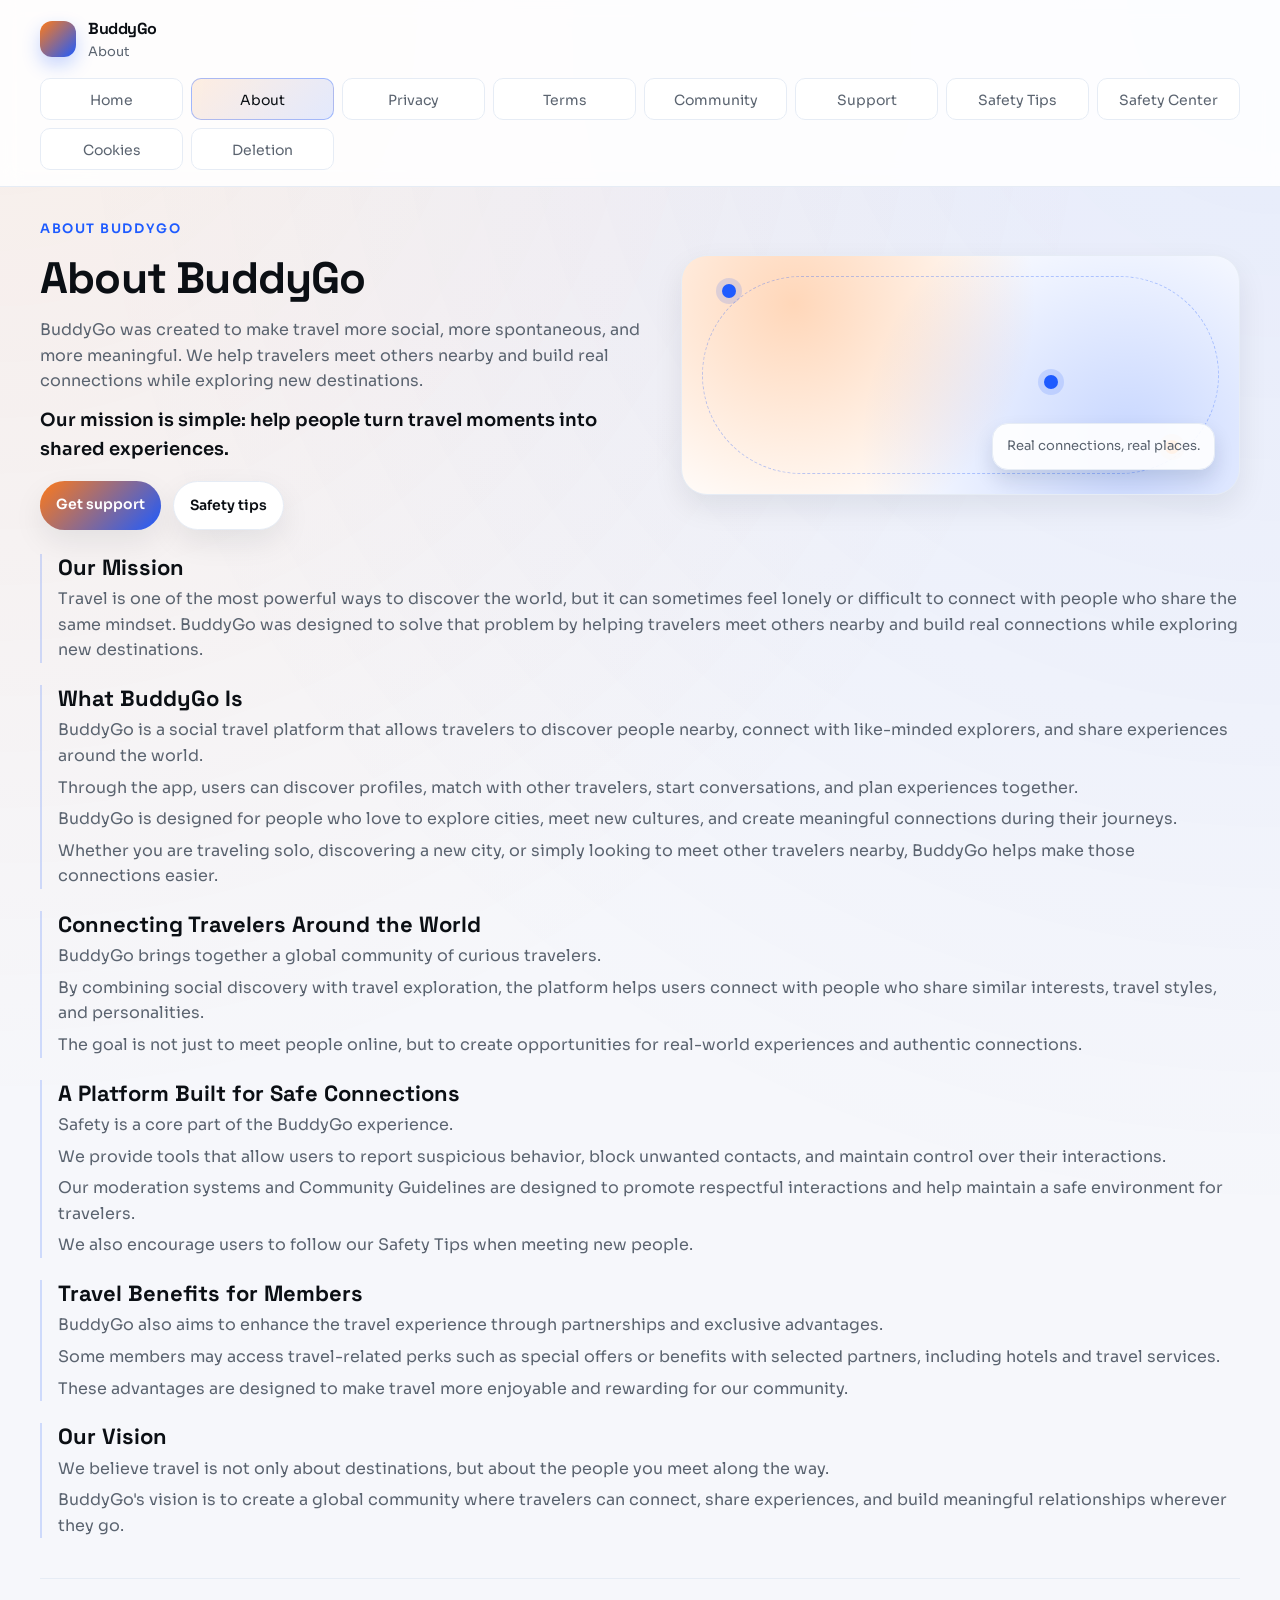
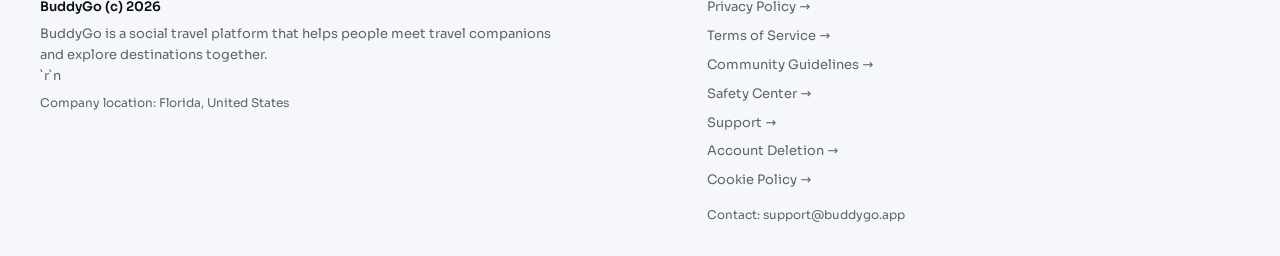
==== about.html @ 4e80a8b0 "update website and legal pages" ====
﻿<!doctype html>
<html lang="en">
<head>
  <meta charset="utf-8" />
  <meta name="viewport" content="width=device-width, initial-scale=1" />
  <title>About BuddyGo</title>
  <link rel="stylesheet" href="style.css" />
</head>
<body class="about-page">
  <header class="header">
    <div class="container">
      <div class="brand">
        <div class="logo" aria-hidden="true"></div>
        <div>
          <div class="brand-title">BuddyGo</div>
          <div class="note">About</div>
        </div>
      </div>
      <nav class="nav" aria-label="Navigation">
        <a href="index.html">Home</a>
        <a class="active" href="about.html">About</a>
        <a href="privacy.html">Privacy</a>
        <a href="terms.html">Terms</a>
        <a href="community-guidelines.html">Community</a>
        <a href="support.html">Support</a>
        <a href="safety.html">Safety Tips</a>
        <a href="safety-center.html">Safety Center</a>
        <a href="cookie-policy.html">Cookies</a>
        <a href="delete-account.html">Deletion</a>
      </nav>
    </div>
  </header>

  <main class="container">
    <section class="about-hero">
      <div>
        <div class="kicker">About BuddyGo</div>
        <h1>About BuddyGo</h1>
        <p class="about-lede">BuddyGo was created to make travel more social, more spontaneous, and more meaningful. We help travelers meet others nearby and build real connections while exploring new destinations.</p>
        <p class="about-quote">Our mission is simple: help people turn travel moments into shared experiences.</p>
        <div class="about-cta">
          <a class="btn primary" href="support.html">Get support</a>
          <a class="btn" href="safety.html">Safety tips</a>
        </div>
      </div>
      <div class="about-visual" aria-hidden="true">
        <div class="about-orbit"></div>
        <span class="about-pin one"></span>
        <span class="about-pin two orange"></span>
        <span class="about-pin three"></span>
        <div class="about-card">Real connections, real places.</div>
      </div>
    </section>

    <section class="about-stream">
      <article class="about-item">
        <h2>Our Mission</h2>
        <p>Travel is one of the most powerful ways to discover the world, but it can sometimes feel lonely or difficult to connect with people who share the same mindset. BuddyGo was designed to solve that problem by helping travelers meet others nearby and build real connections while exploring new destinations.</p>
      </article>

      <article class="about-item">
        <h2>What BuddyGo Is</h2>
        <p>BuddyGo is a social travel platform that allows travelers to discover people nearby, connect with like-minded explorers, and share experiences around the world.</p>
        <p>Through the app, users can discover profiles, match with other travelers, start conversations, and plan experiences together.</p>
        <p>BuddyGo is designed for people who love to explore cities, meet new cultures, and create meaningful connections during their journeys.</p>
        <p>Whether you are traveling solo, discovering a new city, or simply looking to meet other travelers nearby, BuddyGo helps make those connections easier.</p>
      </article>

      <article class="about-item">
        <h2>Connecting Travelers Around the World</h2>
        <p>BuddyGo brings together a global community of curious travelers.</p>
        <p>By combining social discovery with travel exploration, the platform helps users connect with people who share similar interests, travel styles, and personalities.</p>
        <p>The goal is not just to meet people online, but to create opportunities for real-world experiences and authentic connections.</p>
      </article>

      <article class="about-item">
        <h2>A Platform Built for Safe Connections</h2>
        <p>Safety is a core part of the BuddyGo experience.</p>
        <p>We provide tools that allow users to report suspicious behavior, block unwanted contacts, and maintain control over their interactions.</p>
        <p>Our moderation systems and Community Guidelines are designed to promote respectful interactions and help maintain a safe environment for travelers.</p>
        <p>We also encourage users to follow our <a href="safety.html">Safety Tips</a> when meeting new people.</p>
      </article>

      <article class="about-item">
        <h2>Travel Benefits for Members</h2>
        <p>BuddyGo also aims to enhance the travel experience through partnerships and exclusive advantages.</p>
        <p>Some members may access travel-related perks such as special offers or benefits with selected partners, including hotels and travel services.</p>
        <p>These advantages are designed to make travel more enjoyable and rewarding for our community.</p>
      </article>

      <article class="about-item">
        <h2>Our Vision</h2>
        <p>We believe travel is not only about destinations, but about the people you meet along the way.</p>
        <p>BuddyGo's vision is to create a global community where travelers can connect, share experiences, and build meaningful relationships wherever they go.</p>
      </article>
    </section>

            <footer class="site-footer">
      <div class="footer-grid">
        <div>
          <div class="footer-brand">BuddyGo (c) 2026</div>
          <p class="footer-text">BuddyGo is a social travel platform that helps people meet travel companions and explore destinations together.</p>`r`n          <p class="footer-meta">Company location: Florida, United States</p>
        </div>
        <div class="footer-links">
          <a href="privacy.html">Privacy Policy →</a>
          <a href="terms.html">Terms of Service →</a>
          <a href="community-guidelines.html">Community Guidelines →</a>
          <a href="safety-center.html">Safety Center →</a>
          <a href="support.html">Support →</a>
          <a href="delete-account.html">Account Deletion →</a>
          <a href="cookie-policy.html">Cookie Policy →</a>
          <div class="footer-contact">Contact: <a href="mailto:support@buddygo.app">support@buddygo.app</a></div>
        </div>
      </div>
    </footer>
  </main>
</body>
</html>
---- style.css ----
﻿/* BuddyGo Legal & Support – Mobile-first */
@import url('https://fonts.googleapis.com/css2?family=Space+Grotesk:wght@400;500;600;700&family=Sora:wght@300;400;500;600&display=swap');

:root {
  --bg: #f6f7fb;
  --surface: #ffffff;
  --ink: #0b0f14;
  --muted: #5b6470;
  --orange: #ff7a18;
  --orange-soft: #ffefe2;
  --blue: #1e5bff;
  --blue-soft: #e7eeff;
  --line: #e6ecf5;
  --shadow: 0 12px 30px rgba(10, 22, 40, 0.08);
  --radius: 16px;
  --radius-sm: 12px;
}

* { box-sizing: border-box; }

html, body {
  margin: 0;
  padding: 0;
  background: var(--bg);
  color: var(--ink);
  font-family: 'Sora', system-ui, -apple-system, Segoe UI, sans-serif;
  line-height: 1.6;
  scroll-behavior: smooth;
}

a { color: inherit; text-decoration: none; }

img { max-width: 100%; display: block; }

.container {
  width: min(1200px, 94vw);
  margin: 0 auto;
}

.header {
  position: sticky;
  top: 0;
  z-index: 10;
  background: rgba(255, 255, 255, 0.88);
  backdrop-filter: blur(10px);
  border-bottom: 1px solid var(--line);
}

.brand {
  display: flex;
  align-items: center;
  gap: 12px;
  padding: 16px 0 8px 0;
}

.logo {
  width: 36px;
  height: 36px;
  border-radius: 12px;
  background: linear-gradient(135deg, var(--orange), var(--blue));
  box-shadow: 0 8px 18px rgba(30, 91, 255, 0.25);
}

.brand-title {
  font-family: 'Space Grotesk', system-ui, sans-serif;
  font-weight: 700;
  letter-spacing: -0.5px;
}

.nav {
  display: grid;
  grid-template-columns: 1fr 1fr;
  gap: 8px;
  padding: 8px 0 16px 0;
}

.nav a {
  height: 42px;
  line-height: 42px;
  padding: 0 16px;
  border-radius: 10px;
  background: var(--surface);
  border: 1px solid var(--line);
  font-size: 14px;
  color: var(--muted);
  white-space: nowrap;
  text-align: center;
}

.nav a.active {
  color: var(--ink);
  border-color: rgba(30, 91, 255, 0.35);
  background: linear-gradient(135deg, rgba(255, 122, 24, 0.12), rgba(30, 91, 255, 0.12));
}

.hero {
  padding: 32px 0 24px 0;
}

.kicker {
  font-size: 13px;
  text-transform: uppercase;
  letter-spacing: 0.12em;
  color: var(--blue);
  font-weight: 600;
}

h1, h2, h3 {
  font-family: 'Space Grotesk', system-ui, sans-serif;
  line-height: 1.2;
  margin: 12px 0 8px 0;
}

h1 { font-size: 28px; }

h2 { font-size: 22px; margin-top: 24px; }

h3 { font-size: 18px; margin-top: 20px; }

p { margin: 8px 0; color: var(--muted); }

.card-grid {
  display: grid;
  gap: 16px;
  margin: 16px 0 32px 0;
}

.card {
  background: var(--surface);
  border: 1px solid var(--line);
  border-radius: var(--radius);
  padding: 16px;
  box-shadow: var(--shadow);
}

.card h3 { margin-top: 0; }

.badge {
  display: inline-block;
  padding: 6px 10px;
  border-radius: 999px;
  background: rgba(30, 91, 255, 0.12);
  color: var(--blue);
  font-size: 12px;
  font-weight: 600;
  letter-spacing: 0.04em;
}

.section {
  background: var(--surface);
  border: 1px solid var(--line);
  border-radius: var(--radius);
  padding: 18px;
  margin: 16px 0;
  box-shadow: var(--shadow);
}

.list {
  display: grid;
  gap: 8px;
  margin: 12px 0;
  padding: 0;
  list-style: none;
}

.list li {
  padding-left: 16px;
  position: relative;
  color: var(--muted);
}

.list li::before {
  content: '';
  position: absolute;
  left: 0;
  top: 9px;
  width: 8px;
  height: 8px;
  border-radius: 50%;
  background: linear-gradient(135deg, var(--orange), var(--blue));
}

.callout {
  background: linear-gradient(135deg, rgba(255, 122, 24, 0.12), rgba(30, 91, 255, 0.12));
  border: 1px solid rgba(30, 91, 255, 0.25);
  border-radius: var(--radius-sm);
  padding: 14px;
  color: var(--ink);
  margin: 12px 0;
}

.footer {
  margin: 32px 0 40px 0;
  padding-top: 16px;
  border-top: 1px solid var(--line);
  color: var(--muted);
  font-size: 14px;
}

.site-footer {
  margin: 40px 0 32px 0;
  padding-top: 18px;
  border-top: 1px solid var(--line);
  color: var(--muted);
  font-size: 13px;
}

.footer-grid {
  display: grid;
  gap: 16px;
  align-items: start;
}

.footer-brand {
  font-weight: 600;
  color: var(--ink);
  margin-bottom: 6px;
}

.footer-text {
  margin: 0;
  max-width: 520px;
}

.footer-meta {
  margin: 6px 0 0 0;
  font-size: 12px;
  color: var(--muted);
}

.footer-links {
  display: grid;
  gap: 8px;
  justify-items: start;
}

.footer-links a {
  color: var(--muted);
}

.footer-contact {
  margin-top: 6px;
  font-size: 12px;
  color: var(--muted);
}

.tag-row {
  display: flex;
  flex-wrap: wrap;
  gap: 8px;
  margin: 12px 0;
}

.tag {
  background: #0b0f14;
  color: #fff;
  padding: 6px 10px;
  border-radius: 999px;
  font-size: 12px;
}

.hero-panel {
  border-radius: 20px;
  padding: 18px;
  background: radial-gradient(circle at top left, rgba(255, 122, 24, 0.2), transparent 55%),
    radial-gradient(circle at bottom right, rgba(30, 91, 255, 0.2), transparent 55%),
    var(--surface);
  border: 1px solid var(--line);
  box-shadow: var(--shadow);
}

.note {
  font-size: 13px;
  color: var(--muted);
}

/* Home hero */
.hero-home {
  position: relative;
  padding: 32px 0 40px 0;
}

.hero-home::before {
  content: '';
  position: absolute;
  inset: -20% -10% auto -10%;
  height: 320px;
  background: radial-gradient(circle at top left, rgba(255, 122, 24, 0.25), transparent 55%),
    radial-gradient(circle at top right, rgba(30, 91, 255, 0.2), transparent 55%);
  z-index: -1;
}

.hero-layout {
  display: grid;
  gap: 24px;
}

.hero-title {
  font-size: 30px;
  letter-spacing: -0.6px;
}

.hero-subtitle {
  font-size: 16px;
  color: var(--muted);
}

.cta-row {
  display: flex;
  flex-wrap: wrap;
  gap: 12px;
  margin-top: 16px;
}

.btn {
  padding: 12px 16px;
  border-radius: 999px;
  border: 1px solid var(--line);
  background: var(--surface);
  font-weight: 600;
  font-size: 14px;
  box-shadow: var(--shadow);
}

.btn.primary {
  background: linear-gradient(135deg, var(--orange), var(--blue));
  color: #fff;
  border: none;
}

.hero-card {
  background: linear-gradient(180deg, #ffffff 0%, #fdf6ee 100%);
  border-radius: 24px;
  padding: 18px;
  border: 1px solid rgba(255, 122, 24, 0.25);
  box-shadow: 0 18px 40px rgba(20, 38, 70, 0.12);
}

.hero-card .chip {
  display: inline-flex;
  align-items: center;
  gap: 8px;
  padding: 8px 12px;
  border-radius: 999px;
  background: var(--blue-soft);
  color: var(--blue);
  font-size: 12px;
  font-weight: 600;
}

.hero-card .card-title {
  font-size: 20px;
  margin-top: 12px;
}

.hero-card .card-metric {
  display: flex;
  align-items: center;
  justify-content: space-between;
  margin-top: 12px;
  padding: 10px 12px;
  background: #fff;
  border-radius: 12px;
  border: 1px solid var(--line);
}

.hero-card .card-metric span {
  font-size: 13px;
  color: var(--muted);
}

.hero-card .pill {
  background: var(--orange-soft);
  color: #b44a00;
  padding: 4px 10px;
  border-radius: 999px;
  font-size: 12px;
  font-weight: 600;
}

.home-grid {
  display: grid;
  gap: 16px;
}

.home-card {
  background: var(--surface);
  border-radius: 18px;
  padding: 16px;
  border: 1px solid var(--line);
  box-shadow: var(--shadow);
  position: relative;
  overflow: hidden;
}

.home-card::after {
  content: '';
  position: absolute;
  top: -40px;
  right: -30px;
  width: 120px;
  height: 120px;
  background: radial-gradient(circle, rgba(255, 122, 24, 0.18), transparent 70%);
}

.home-card h3 {
  margin-top: 8px;
}

.home-card p {
  margin-bottom: 0;
}

.section-title {
  display: flex;
  align-items: center;
  justify-content: space-between;
  gap: 16px;
}

.section-title span {
  font-size: 13px;
  color: var(--muted);
}

/* Privacy layout */
.policy-hero {
  display: grid;
  gap: 16px;
  padding: 28px 0 12px 0;
}

.policy-title {
  font-size: 32px;
  margin: 10px 0 6px 0;
}

.policy-intro {
  font-size: 16px;
  max-width: 720px;
}

.policy-meta {
  display: inline-flex;
  align-items: center;
  padding: 8px 12px;
  border-radius: 999px;
  background: var(--blue-soft);
  color: var(--blue);
  font-size: 12px;
  font-weight: 600;
  width: fit-content;
}

.policy-layout {
  display: grid;
  gap: 20px;
  margin-top: 12px;
}

.policy-sidebar {
  position: relative;
}

.policy-toc {
  background: var(--surface);
  border: 1px solid var(--line);
  border-radius: 18px;
  padding: 16px;
  box-shadow: var(--shadow);
  display: grid;
  gap: 8px;
}

.policy-toc h3 {
  margin: 0 0 6px 0;
}

.policy-toc a {
  padding: 8px 10px;
  border-radius: 10px;
  color: var(--muted);
  border: 1px solid transparent;
  font-size: 14px;
}

.policy-toc a:hover,
.policy-toc a:focus {
  color: var(--ink);
  border-color: rgba(30, 91, 255, 0.25);
  background: linear-gradient(135deg, rgba(255, 122, 24, 0.12), rgba(30, 91, 255, 0.12));
}

.policy-toc a.is-active {
  color: var(--ink);
  border-color: rgba(30, 91, 255, 0.4);
  background: linear-gradient(135deg, rgba(255, 122, 24, 0.18), rgba(30, 91, 255, 0.18));
  box-shadow: 0 10px 20px rgba(30, 91, 255, 0.08);
}

.policy-content {
  background: var(--surface);
  border: 1px solid var(--line);
  border-radius: 20px;
  padding: 18px;
  box-shadow: var(--shadow);
}

.policy-content--flat {
  background: transparent;
  border: none;
  box-shadow: none;
  padding: 0;
}

.policy-section {
  padding: 8px 0 18px 0;
  border-bottom: 1px solid var(--line);
  scroll-margin-top: 120px;
}

.policy-section:last-child {
  border-bottom: none;
}

.policy-section h3 {
  margin-top: 12px;
}

/* About page */
body.about-page {
  background: radial-gradient(circle at top left, rgba(255, 122, 24, 0.08), transparent 50%),
    radial-gradient(circle at top right, rgba(30, 91, 255, 0.08), transparent 55%),
    var(--bg);
}

.about-hero {
  display: grid;
  gap: 24px;
  padding: 32px 0 12px 0;
}

.about-hero h1 {
  font-size: 34px;
  letter-spacing: -0.8px;
  margin-bottom: 12px;
}

.about-lede {
  font-size: 16px;
  color: var(--muted);
  max-width: 680px;
}

.about-visual {
  position: relative;
  min-height: 240px;
  border-radius: 26px;
  padding: 24px;
  background: radial-gradient(circle at 20% 20%, rgba(255, 122, 24, 0.3), transparent 50%),
    radial-gradient(circle at 80% 80%, rgba(30, 91, 255, 0.25), transparent 55%),
    var(--surface);
  border: 1px solid var(--line);
  box-shadow: var(--shadow);
  overflow: hidden;
}

.about-visual .about-orbit {
  position: absolute;
  inset: 20px;
  border-radius: 999px;
  border: 1px dashed rgba(30, 91, 255, 0.3);
}

.about-visual .about-pin {
  position: absolute;
  width: 14px;
  height: 14px;
  border-radius: 50%;
  background: var(--blue);
  box-shadow: 0 0 0 6px rgba(30, 91, 255, 0.15);
}

.about-visual .about-pin.orange {
  background: var(--orange);
  box-shadow: 0 0 0 6px rgba(255, 122, 24, 0.18);
}

.about-visual .about-pin.one { top: 28px; left: 40px; }
.about-visual .about-pin.two { bottom: 40px; right: 60px; }
.about-visual .about-pin.three { top: 50%; left: 65%; }

.about-visual .about-card {
  position: absolute;
  right: 24px;
  bottom: 24px;
  background: rgba(255, 255, 255, 0.9);
  border-radius: 16px;
  border: 1px solid var(--line);
  padding: 12px 14px;
  font-size: 13px;
  color: var(--muted);
  box-shadow: 0 10px 20px rgba(10, 22, 40, 0.12);
}

.about-stream {
  display: grid;
  gap: 22px;
  margin: 12px 0 32px 0;
}

.about-item {
  display: grid;
  gap: 6px;
  padding-left: 16px;
  border-left: 2px solid rgba(30, 91, 255, 0.18);
}

.about-item h2 {
  margin: 0;
  font-size: 22px;
}

.about-item p {
  margin: 0;
}

.about-cta {
  display: flex;
  flex-wrap: wrap;
  gap: 12px;
  margin-top: 18px;
}

.about-quote {
  font-size: 18px;
  font-weight: 600;
  color: var(--ink);
  margin-top: 12px;
}

/* Safety center page */
body.safety-center {
  background: radial-gradient(circle at 10% 10%, rgba(30, 91, 255, 0.1), transparent 45%),
    radial-gradient(circle at 90% 0%, rgba(255, 122, 24, 0.08), transparent 50%),
    var(--bg);
}

.safety-hero {
  display: grid;
  gap: 24px;
  padding: 32px 0 12px 0;
}

.safety-hero h1 {
  font-size: 34px;
  letter-spacing: -0.8px;
  margin-bottom: 10px;
}

.safety-lede {
  font-size: 16px;
  color: var(--muted);
  max-width: 700px;
}

.safety-badge {
  display: inline-flex;
  align-items: center;
  gap: 8px;
  padding: 8px 12px;
  border-radius: 999px;
  background: rgba(30, 91, 255, 0.12);
  color: var(--blue);
  font-size: 12px;
  font-weight: 600;
}

.safety-visual {
  position: relative;
  min-height: 240px;
  border-radius: 26px;
  padding: 24px;
  background: radial-gradient(circle at 15% 20%, rgba(30, 91, 255, 0.3), transparent 50%),
    radial-gradient(circle at 80% 70%, rgba(255, 122, 24, 0.25), transparent 55%),
    var(--surface);
  border: 1px solid var(--line);
  box-shadow: var(--shadow);
  overflow: hidden;
}

.safety-visual .shield {
  position: absolute;
  inset: 24px 28px auto auto;
  width: 120px;
  height: 120px;
  border-radius: 24px;
  background: linear-gradient(135deg, rgba(30, 91, 255, 0.22), rgba(255, 122, 24, 0.22));
  border: 1px solid rgba(30, 91, 255, 0.2);
  box-shadow: 0 14px 30px rgba(30, 91, 255, 0.18);
}

.safety-visual .signal {
  position: absolute;
  left: 28px;
  bottom: 28px;
  padding: 10px 12px;
  border-radius: 14px;
  background: rgba(255, 255, 255, 0.9);
  border: 1px solid var(--line);
  font-size: 13px;
  color: var(--muted);
  box-shadow: 0 10px 20px rgba(10, 22, 40, 0.12);
}

.safety-flow {
  display: grid;
  gap: 20px;
  margin: 10px 0 30px 0;
}

.safety-step {
  display: grid;
  gap: 8px;
  padding-left: 16px;
  border-left: 2px solid rgba(255, 122, 24, 0.22);
}

.safety-step h2 {
  margin: 0;
  font-size: 22px;
}

.safety-step p {
  margin: 0;
}

.safety-list {
  display: grid;
  gap: 8px;
  margin: 8px 0 0 0;
  padding: 0;
  list-style: none;
}

.safety-list li {
  padding-left: 16px;
  position: relative;
  color: var(--muted);
}

.safety-list li::before {
  content: '';
  position: absolute;
  left: 0;
  top: 9px;
  width: 8px;
  height: 8px;
  border-radius: 50%;
  background: linear-gradient(135deg, var(--orange), var(--blue));
}

.safety-callout {
  margin-top: 14px;
  padding: 14px 16px;
  border-radius: 16px;
  background: rgba(30, 91, 255, 0.08);
  border: 1px solid rgba(30, 91, 255, 0.2);
  color: var(--ink);
  font-weight: 600;
}

@media (min-width: 720px) {
  h1 { font-size: 36px; }
  .nav { grid-template-columns: repeat(4, 1fr); }
  .hero { padding: 48px 0 32px 0; }
  .card-grid { grid-template-columns: repeat(3, 1fr); }
  .section { padding: 24px; }
  .hero-layout { grid-template-columns: 1.1fr 0.9fr; align-items: center; }
  .hero-title { font-size: 44px; }
  .home-grid { grid-template-columns: repeat(3, 1fr); }
  .policy-hero { grid-template-columns: 1fr auto; align-items: end; }
  .about-hero { grid-template-columns: 1.05fr 0.95fr; align-items: center; }
  .about-hero h1 { font-size: 44px; }
  .safety-hero { grid-template-columns: 1.05fr 0.95fr; align-items: center; }
  .safety-hero h1 { font-size: 44px; }
  .footer-grid { grid-template-columns: 1.1fr 0.9fr; }
  .footer-links { justify-items: start; }
}

@media (min-width: 1000px) {
  .nav { grid-template-columns: repeat(auto-fit, minmax(130px, 1fr)); }
  .policy-layout { grid-template-columns: 260px 1fr; align-items: start; }
  .policy-sidebar { position: sticky; top: 110px; height: fit-content; }
}

@media (max-width: 719px) {
  .policy-toc {
    grid-auto-flow: column;
    grid-auto-columns: minmax(200px, 1fr);
    overflow-x: auto;
    gap: 10px;
  }
  .policy-toc h3 { grid-column: 1 / -1; }
  .policy-toc a { white-space: nowrap; }
  .site-footer { text-align: center; }
  .footer-grid { justify-items: center; }
  .footer-links { justify-items: center; }
}
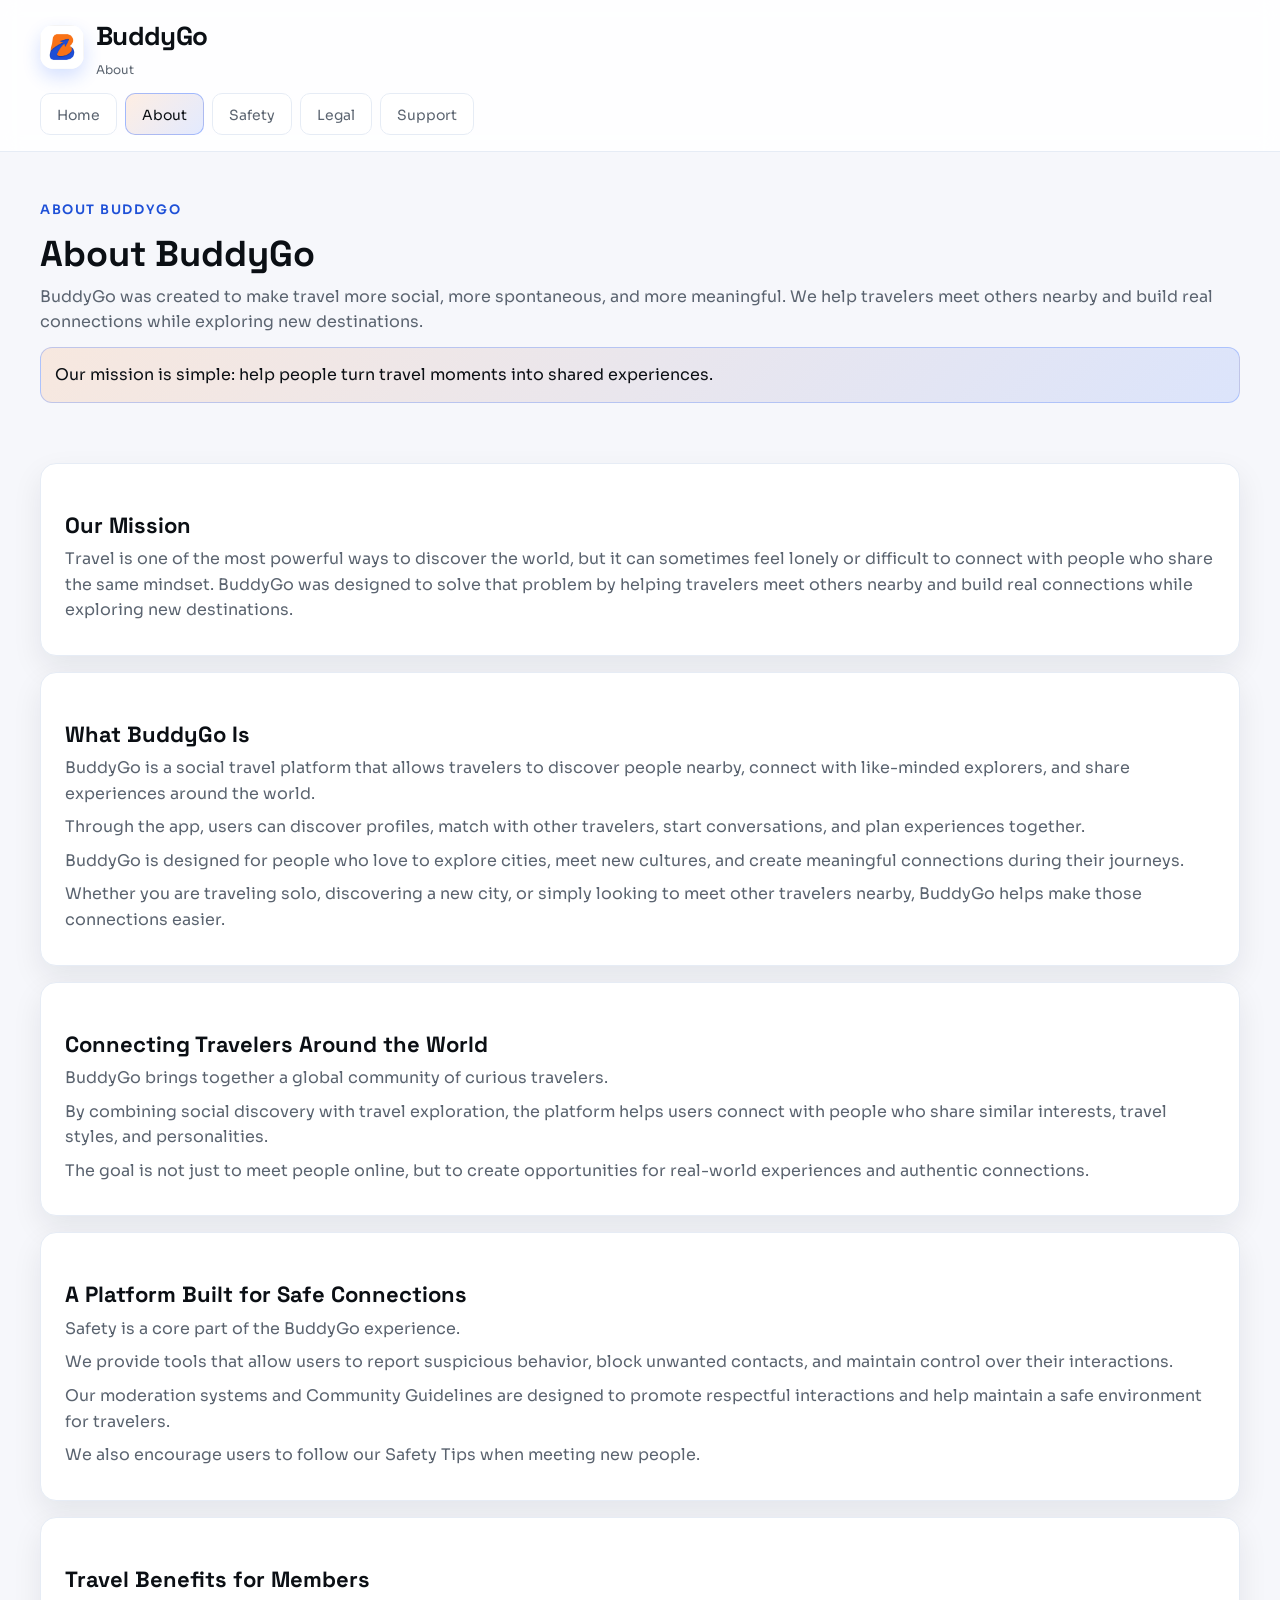
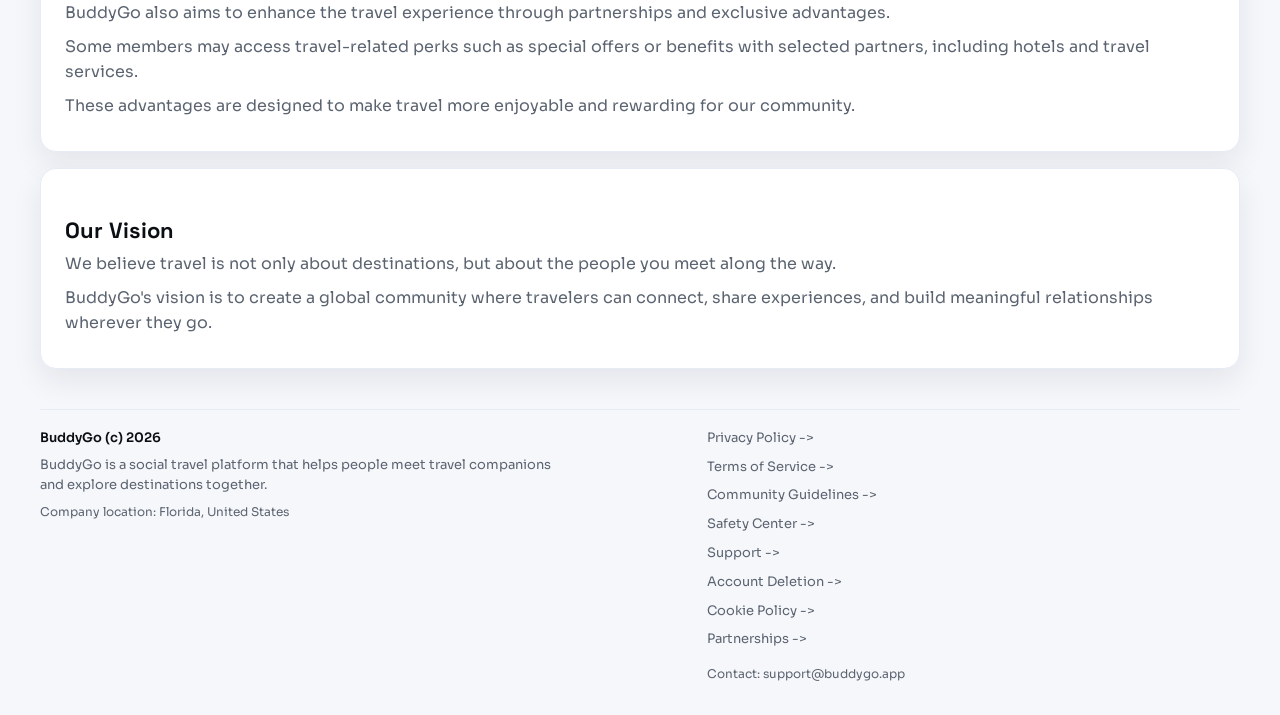
==== commit 665133d8: "update website, home design, safety pages, partnerships" ====
--- a/about.html
+++ b/about.html
@@ -6,7 +6,7 @@
   <title>About BuddyGo</title>
   <link rel="stylesheet" href="style.css" />
 </head>
-<body class="about-page">
+<body>
   <header class="header">
     <div class="container">
       <div class="brand">
@@ -16,99 +16,96 @@
           <div class="note">About</div>
         </div>
       </div>
-      <nav class="nav" aria-label="Navigation">
+                        <nav class="nav" aria-label="Navigation">
         <a href="index.html">Home</a>
         <a class="active" href="about.html">About</a>
-        <a href="privacy.html">Privacy</a>
-        <a href="terms.html">Terms</a>
-        <a href="community-guidelines.html">Community</a>
+        <details class="nav-dropdown ">
+          <summary>Safety</summary>
+          <div class="nav-menu">
+            <a href="safety.html">Safety Tips</a>
+            <a href="safety-center.html">Safety Center</a>
+          </div>
+        </details>
+        <details class="nav-dropdown ">
+          <summary>Legal</summary>
+          <div class="nav-menu">
+            <a href="privacy.html">Privacy Policy</a>
+            <a href="terms.html">Terms of Service</a>
+            <a href="community-guidelines.html">Community Guidelines</a>
+            <a href="cookie-policy.html">Cookie Policy</a>
+            <a href="delete-account.html">Account Deletion</a>
+          </div>
+        </details>
         <a href="support.html">Support</a>
-        <a href="safety.html">Safety Tips</a>
-        <a href="safety-center.html">Safety Center</a>
-        <a href="cookie-policy.html">Cookies</a>
-        <a href="delete-account.html">Deletion</a>
       </nav>
     </div>
   </header>
 
   <main class="container">
-    <section class="about-hero">
-      <div>
-        <div class="kicker">About BuddyGo</div>
-        <h1>About BuddyGo</h1>
-        <p class="about-lede">BuddyGo was created to make travel more social, more spontaneous, and more meaningful. We help travelers meet others nearby and build real connections while exploring new destinations.</p>
-        <p class="about-quote">Our mission is simple: help people turn travel moments into shared experiences.</p>
-        <div class="about-cta">
-          <a class="btn primary" href="support.html">Get support</a>
-          <a class="btn" href="safety.html">Safety tips</a>
-        </div>
-      </div>
-      <div class="about-visual" aria-hidden="true">
-        <div class="about-orbit"></div>
-        <span class="about-pin one"></span>
-        <span class="about-pin two orange"></span>
-        <span class="about-pin three"></span>
-        <div class="about-card">Real connections, real places.</div>
-      </div>
+    <section class="hero">
+      <div class="kicker">About BuddyGo</div>
+      <h1>About BuddyGo</h1>
+      <p>BuddyGo was created to make travel more social, more spontaneous, and more meaningful. We help travelers meet others nearby and build real connections while exploring new destinations.</p>
+      <div class="callout">Our mission is simple: help people turn travel moments into shared experiences.</div>
     </section>
 
-    <section class="about-stream">
-      <article class="about-item">
-        <h2>Our Mission</h2>
-        <p>Travel is one of the most powerful ways to discover the world, but it can sometimes feel lonely or difficult to connect with people who share the same mindset. BuddyGo was designed to solve that problem by helping travelers meet others nearby and build real connections while exploring new destinations.</p>
-      </article>
-
-      <article class="about-item">
-        <h2>What BuddyGo Is</h2>
-        <p>BuddyGo is a social travel platform that allows travelers to discover people nearby, connect with like-minded explorers, and share experiences around the world.</p>
-        <p>Through the app, users can discover profiles, match with other travelers, start conversations, and plan experiences together.</p>
-        <p>BuddyGo is designed for people who love to explore cities, meet new cultures, and create meaningful connections during their journeys.</p>
-        <p>Whether you are traveling solo, discovering a new city, or simply looking to meet other travelers nearby, BuddyGo helps make those connections easier.</p>
-      </article>
-
-      <article class="about-item">
-        <h2>Connecting Travelers Around the World</h2>
-        <p>BuddyGo brings together a global community of curious travelers.</p>
-        <p>By combining social discovery with travel exploration, the platform helps users connect with people who share similar interests, travel styles, and personalities.</p>
-        <p>The goal is not just to meet people online, but to create opportunities for real-world experiences and authentic connections.</p>
-      </article>
-
-      <article class="about-item">
-        <h2>A Platform Built for Safe Connections</h2>
-        <p>Safety is a core part of the BuddyGo experience.</p>
-        <p>We provide tools that allow users to report suspicious behavior, block unwanted contacts, and maintain control over their interactions.</p>
-        <p>Our moderation systems and Community Guidelines are designed to promote respectful interactions and help maintain a safe environment for travelers.</p>
-        <p>We also encourage users to follow our <a href="safety.html">Safety Tips</a> when meeting new people.</p>
-      </article>
-
-      <article class="about-item">
-        <h2>Travel Benefits for Members</h2>
-        <p>BuddyGo also aims to enhance the travel experience through partnerships and exclusive advantages.</p>
-        <p>Some members may access travel-related perks such as special offers or benefits with selected partners, including hotels and travel services.</p>
-        <p>These advantages are designed to make travel more enjoyable and rewarding for our community.</p>
-      </article>
-
-      <article class="about-item">
-        <h2>Our Vision</h2>
-        <p>We believe travel is not only about destinations, but about the people you meet along the way.</p>
-        <p>BuddyGo's vision is to create a global community where travelers can connect, share experiences, and build meaningful relationships wherever they go.</p>
-      </article>
+    <section class="section">
+      <h2>Our Mission</h2>
+      <p>Travel is one of the most powerful ways to discover the world, but it can sometimes feel lonely or difficult to connect with people who share the same mindset. BuddyGo was designed to solve that problem by helping travelers meet others nearby and build real connections while exploring new destinations.</p>
     </section>
 
-            <footer class="site-footer">
+    <section class="section">
+      <h2>What BuddyGo Is</h2>
+      <p>BuddyGo is a social travel platform that allows travelers to discover people nearby, connect with like-minded explorers, and share experiences around the world.</p>
+      <p>Through the app, users can discover profiles, match with other travelers, start conversations, and plan experiences together.</p>
+      <p>BuddyGo is designed for people who love to explore cities, meet new cultures, and create meaningful connections during their journeys.</p>
+      <p>Whether you are traveling solo, discovering a new city, or simply looking to meet other travelers nearby, BuddyGo helps make those connections easier.</p>
+    </section>
+
+    <section class="section">
+      <h2>Connecting Travelers Around the World</h2>
+      <p>BuddyGo brings together a global community of curious travelers.</p>
+      <p>By combining social discovery with travel exploration, the platform helps users connect with people who share similar interests, travel styles, and personalities.</p>
+      <p>The goal is not just to meet people online, but to create opportunities for real-world experiences and authentic connections.</p>
+    </section>
+
+    <section class="section">
+      <h2>A Platform Built for Safe Connections</h2>
+      <p>Safety is a core part of the BuddyGo experience.</p>
+      <p>We provide tools that allow users to report suspicious behavior, block unwanted contacts, and maintain control over their interactions.</p>
+      <p>Our moderation systems and Community Guidelines are designed to promote respectful interactions and help maintain a safe environment for travelers.</p>
+      <p>We also encourage users to follow our <a href="safety.html">Safety Tips</a> when meeting new people.</p>
+    </section>
+
+    <section class="section">
+      <h2>Travel Benefits for Members</h2>
+      <p>BuddyGo also aims to enhance the travel experience through partnerships and exclusive advantages.</p>
+      <p>Some members may access travel-related perks such as special offers or benefits with selected partners, including hotels and travel services.</p>
+      <p>These advantages are designed to make travel more enjoyable and rewarding for our community.</p>
+    </section>
+
+    <section class="section">
+      <h2>Our Vision</h2>
+      <p>We believe travel is not only about destinations, but about the people you meet along the way.</p>
+      <p>BuddyGo's vision is to create a global community where travelers can connect, share experiences, and build meaningful relationships wherever they go.</p>
+    </section>
+
+                <footer class="site-footer">
       <div class="footer-grid">
         <div>
           <div class="footer-brand">BuddyGo (c) 2026</div>
-          <p class="footer-text">BuddyGo is a social travel platform that helps people meet travel companions and explore destinations together.</p>`r`n          <p class="footer-meta">Company location: Florida, United States</p>
+          <p class="footer-text">BuddyGo is a social travel platform that helps people meet travel companions and explore destinations together.</p>
+          <p class="footer-meta">Company location: Florida, United States</p>
         </div>
         <div class="footer-links">
-          <a href="privacy.html">Privacy Policy →</a>
-          <a href="terms.html">Terms of Service →</a>
-          <a href="community-guidelines.html">Community Guidelines →</a>
-          <a href="safety-center.html">Safety Center →</a>
-          <a href="support.html">Support →</a>
-          <a href="delete-account.html">Account Deletion →</a>
-          <a href="cookie-policy.html">Cookie Policy →</a>
+          <a href="privacy.html">Privacy Policy -></a>
+          <a href="terms.html">Terms of Service -></a>
+          <a href="community-guidelines.html">Community Guidelines -></a>
+          <a href="safety-center.html">Safety Center -></a>
+          <a href="support.html">Support -></a>
+          <a href="delete-account.html">Account Deletion -></a>
+          <a href="cookie-policy.html">Cookie Policy -></a>
+          <a href="partnerships.html">Partnerships -></a>
           <div class="footer-contact">Contact: <a href="mailto:support@buddygo.app">support@buddygo.app</a></div>
         </div>
       </div>
@@ -124,3 +121,10 @@
 
 
 
+
+
+
+
+
+
+
--- a/style.css
+++ b/style.css
@@ -6,10 +6,10 @@
   --surface: #ffffff;
   --ink: #0b0f14;
   --muted: #5b6470;
-  --orange: #ff7a18;
-  --orange-soft: #ffefe2;
-  --blue: #1e5bff;
-  --blue-soft: #e7eeff;
+  --orange: #fa7314;
+  --orange-soft: #ffe7d2;
+  --blue: #1e50d7;
+  --blue-soft: #e2e9ff;
   --line: #e6ecf5;
   --shadow: 0 12px 30px rgba(10, 22, 40, 0.08);
   --radius: 16px;
@@ -54,24 +54,32 @@
 }
 
 .logo {
-  width: 36px;
-  height: 36px;
-  border-radius: 12px;
-  background: linear-gradient(135deg, var(--orange), var(--blue));
-  box-shadow: 0 8px 18px rgba(30, 91, 255, 0.25);
+  width: 44px;
+  height: 44px;
+  border-radius: 14px;
+  background: url('assets/buddygo-logo.png') center/contain no-repeat;
+  box-shadow: 0 8px 18px rgba(30, 91, 255, 0.18);
 }
 
 .brand-title {
   font-family: 'Space Grotesk', system-ui, sans-serif;
   font-weight: 700;
-  letter-spacing: -0.5px;
+  font-size: 26px;
+  letter-spacing: -0.7px;
+}
+
+.note {
+  font-size: 12px;
+  color: var(--muted);
+  margin-top: 2px;
 }
 
 .nav {
-  display: grid;
-  grid-template-columns: 1fr 1fr;
+  display: flex;
+  flex-wrap: wrap;
   gap: 8px;
-  padding: 8px 0 16px 0;
+  padding: 6px 0 16px 0;
+  align-items: center;
 }
 
 .nav a {
@@ -91,6 +99,67 @@
   color: var(--ink);
   border-color: rgba(30, 91, 255, 0.35);
   background: linear-gradient(135deg, rgba(255, 122, 24, 0.12), rgba(30, 91, 255, 0.12));
+}
+
+.nav-dropdown {
+  position: relative;
+}
+
+.nav-dropdown > summary {
+  list-style: none;
+  cursor: pointer;
+  height: 42px;
+  line-height: 42px;
+  padding: 0 16px;
+  border-radius: 10px;
+  background: var(--surface);
+  border: 1px solid var(--line);
+  font-size: 14px;
+  color: var(--muted);
+  user-select: none;
+}
+
+.nav-dropdown > summary::-webkit-details-marker {
+  display: none;
+}
+
+.nav-dropdown.active > summary,
+.nav-dropdown[open] > summary {
+  color: var(--ink);
+  border-color: rgba(30, 91, 255, 0.35);
+  background: linear-gradient(135deg, rgba(255, 122, 24, 0.12), rgba(30, 91, 255, 0.12));
+}
+
+.nav-menu {
+  position: absolute;
+  top: calc(100% + 8px);
+  left: 0;
+  min-width: 220px;
+  background: var(--surface);
+  border: 1px solid var(--line);
+  border-radius: 12px;
+  padding: 8px;
+  box-shadow: var(--shadow);
+  display: grid;
+  gap: 6px;
+  z-index: 20;
+}
+
+.nav-menu a {
+  height: auto;
+  line-height: 1.4;
+  padding: 8px 10px;
+  border-radius: 8px;
+  border: 1px solid transparent;
+  background: transparent;
+  text-align: left;
+}
+
+.nav-menu a:hover,
+.nav-menu a:focus {
+  border-color: rgba(30, 91, 255, 0.25);
+  background: linear-gradient(135deg, rgba(255, 122, 24, 0.08), rgba(30, 91, 255, 0.08));
+  color: var(--ink);
 }
 
 .hero {
@@ -269,10 +338,6 @@
   box-shadow: var(--shadow);
 }
 
-.note {
-  font-size: 13px;
-  color: var(--muted);
-}
 
 /* Home hero */
 .hero-home {
@@ -423,6 +488,272 @@
   color: var(--muted);
 }
 
+/* New home landing */
+.home-hero {
+  position: relative;
+  padding: 40px 0 24px 0;
+}
+
+.home-hero::before {
+  content: '';
+  position: absolute;
+  inset: -20% -10% auto -10%;
+  height: 340px;
+  background: radial-gradient(circle at top left, rgba(255, 122, 24, 0.25), transparent 60%),
+    radial-gradient(circle at top right, rgba(30, 91, 255, 0.2), transparent 60%);
+  z-index: -1;
+}
+
+.home-hero-grid {
+  display: grid;
+  gap: 26px;
+  align-items: center;
+}
+
+.home-title {
+  font-size: 34px;
+  letter-spacing: -0.8px;
+  margin-bottom: 8px;
+}
+
+.home-lede {
+  font-size: 16px;
+  color: var(--muted);
+  max-width: 560px;
+}
+
+.home-visual {
+  position: relative;
+  min-height: 300px;
+  display: grid;
+  place-items: center;
+}
+
+.app-mockup {
+  width: min(340px, 86vw);
+  height: 520px;
+  border-radius: 36px;
+  background: #0b1222;
+  padding: 14px;
+  box-shadow: 0 24px 48px rgba(10, 22, 40, 0.25);
+  position: relative;
+}
+
+.mockup-notch {
+  width: 140px;
+  height: 22px;
+  border-radius: 999px;
+  background: #0b0f14;
+  margin: 0 auto 12px auto;
+}
+
+.mockup-screen {
+  height: calc(100% - 34px);
+  border-radius: 28px;
+  background: linear-gradient(180deg, #fff4ec 0%, #eef3ff 100%);
+  padding: 18px;
+  display: grid;
+  gap: 12px;
+}
+
+.mockup-header {
+  display: flex;
+  align-items: center;
+  gap: 8px;
+  font-weight: 600;
+  color: var(--blue);
+}
+
+.mockup-dot {
+  width: 36px;
+  height: 36px;
+  border-radius: 14px;
+  background: linear-gradient(135deg, var(--orange), var(--blue));
+}
+
+.mockup-title {
+  font-size: 14px;
+}
+
+.mockup-card {
+  background: #fff;
+  border-radius: 16px;
+  padding: 12px 14px;
+  border: 1px solid var(--line);
+  box-shadow: 0 10px 20px rgba(10, 22, 40, 0.08);
+  color: var(--ink);
+  display: grid;
+  gap: 4px;
+}
+
+.mockup-card span {
+  color: var(--muted);
+  font-size: 13px;
+}
+
+.mockup-card.alt {
+  background: #ffe9d4;
+  border-color: rgba(255, 122, 24, 0.25);
+}
+
+.home-section {
+  margin: 28px 0;
+}
+
+.section-header h2 {
+  margin-bottom: 6px;
+}
+
+.section-header p {
+  margin: 0;
+  color: var(--muted);
+}
+
+.home-steps {
+  display: grid;
+  gap: 16px;
+  margin-top: 16px;
+}
+
+.step-card {
+  background: var(--surface);
+  border: 1px solid var(--line);
+  border-radius: 18px;
+  padding: 18px;
+  box-shadow: var(--shadow);
+}
+
+.step-label {
+  font-weight: 600;
+  color: var(--ink);
+  margin-bottom: 8px;
+}
+
+.why-cards {
+  display: grid;
+  gap: 16px;
+  margin-top: 16px;
+}
+
+.why-card {
+  background: var(--surface);
+  border: 1px solid var(--line);
+  border-radius: 18px;
+  padding: 18px;
+  box-shadow: var(--shadow);
+}
+
+.why-card h3 {
+  margin-top: 0;
+  margin-bottom: 6px;
+}
+
+.why-card p {
+  margin: 0;
+}
+
+.benefits-panel,
+.benefits-section {
+  display: grid;
+  gap: 16px;
+  align-items: center;
+  padding: 24px;
+  border-radius: 22px;
+  background: linear-gradient(135deg, rgba(30, 91, 255, 0.12), rgba(255, 122, 24, 0.12));
+  border: 1px solid rgba(30, 91, 255, 0.2);
+  box-shadow: var(--shadow);
+}
+
+.benefits-note {
+  color: var(--muted);
+  margin-top: 6px;
+}
+
+.benefits-badge {
+  width: fit-content;
+  padding: 6px 12px;
+  border-radius: 999px;
+  background: var(--blue);
+  color: #fff;
+  font-weight: 600;
+}
+
+.trust-strip {
+  display: flex;
+  flex-wrap: wrap;
+  gap: 10px;
+  padding: 18px;
+  border-radius: 18px;
+  background: var(--surface);
+  border: 1px dashed rgba(30, 80, 215, 0.25);
+  box-shadow: var(--shadow);
+}
+
+.trust-chip {
+  padding: 8px 12px;
+  border-radius: 999px;
+  background: rgba(30, 80, 215, 0.08);
+  color: var(--ink);
+  font-weight: 600;
+  font-size: 13px;
+}
+
+.safety-strip {
+  display: grid;
+  gap: 16px;
+  align-items: center;
+  padding: 20px 22px;
+  border-radius: 20px;
+  background: var(--surface);
+  border: 1px solid var(--line);
+  box-shadow: var(--shadow);
+}
+
+.safety-strip.strong {
+  background: linear-gradient(135deg, rgba(30, 80, 215, 0.12), rgba(250, 115, 20, 0.12));
+  border-color: rgba(30, 80, 215, 0.2);
+}
+
+.story-panel {
+  padding: 26px;
+  border-radius: 22px;
+  background: radial-gradient(circle at 20% 20%, rgba(255, 122, 24, 0.18), transparent 55%),
+    radial-gradient(circle at 80% 60%, rgba(30, 91, 255, 0.18), transparent 55%),
+    var(--surface);
+  border: 1px solid var(--line);
+  box-shadow: var(--shadow);
+}
+
+.final-cta {
+  display: grid;
+  gap: 16px;
+  align-items: center;
+  padding: 24px;
+  border-radius: 22px;
+  background: #0b0f14;
+  color: #fff;
+}
+
+.final-cta p {
+  color: rgba(255, 255, 255, 0.75);
+}
+
+.final-cta .btn {
+  background: #fff;
+  color: #0b0f14;
+  border: none;
+}
+
+.final-cta .btn.primary {
+  background: linear-gradient(135deg, var(--orange), var(--blue));
+  color: #fff;
+}
+
+.partnerships-card {
+  background: linear-gradient(135deg, rgba(30, 80, 215, 0.08), rgba(250, 115, 20, 0.08));
+  border: 1px solid rgba(30, 80, 215, 0.18);
+}
+
 /* Privacy layout */
 .policy-hero {
   display: grid;
@@ -772,7 +1103,7 @@
 
 @media (min-width: 720px) {
   h1 { font-size: 36px; }
-  .nav { grid-template-columns: repeat(4, 1fr); }
+  .nav { justify-content: flex-start; }
   .hero { padding: 48px 0 32px 0; }
   .card-grid { grid-template-columns: repeat(3, 1fr); }
   .section { padding: 24px; }
@@ -784,12 +1115,20 @@
   .about-hero h1 { font-size: 44px; }
   .safety-hero { grid-template-columns: 1.05fr 0.95fr; align-items: center; }
   .safety-hero h1 { font-size: 44px; }
+  .home-hero-grid { grid-template-columns: 1.05fr 0.95fr; }
+  .home-title { font-size: 48px; }
+  .home-steps { grid-template-columns: repeat(3, 1fr); }
+  .why-cards { grid-template-columns: repeat(2, 1fr); }
+  .benefits-panel,
+  .benefits-section { grid-template-columns: 1.2fr 0.8fr; }
+  .safety-strip { grid-template-columns: 1.2fr auto; }
+  .final-cta { grid-template-columns: 1.2fr auto; }
   .footer-grid { grid-template-columns: 1.1fr 0.9fr; }
   .footer-links { justify-items: start; }
 }
 
 @media (min-width: 1000px) {
-  .nav { grid-template-columns: repeat(auto-fit, minmax(130px, 1fr)); }
+  .nav { justify-content: flex-start; }
   .policy-layout { grid-template-columns: 260px 1fr; align-items: start; }
   .policy-sidebar { position: sticky; top: 110px; height: fit-content; }
 }
